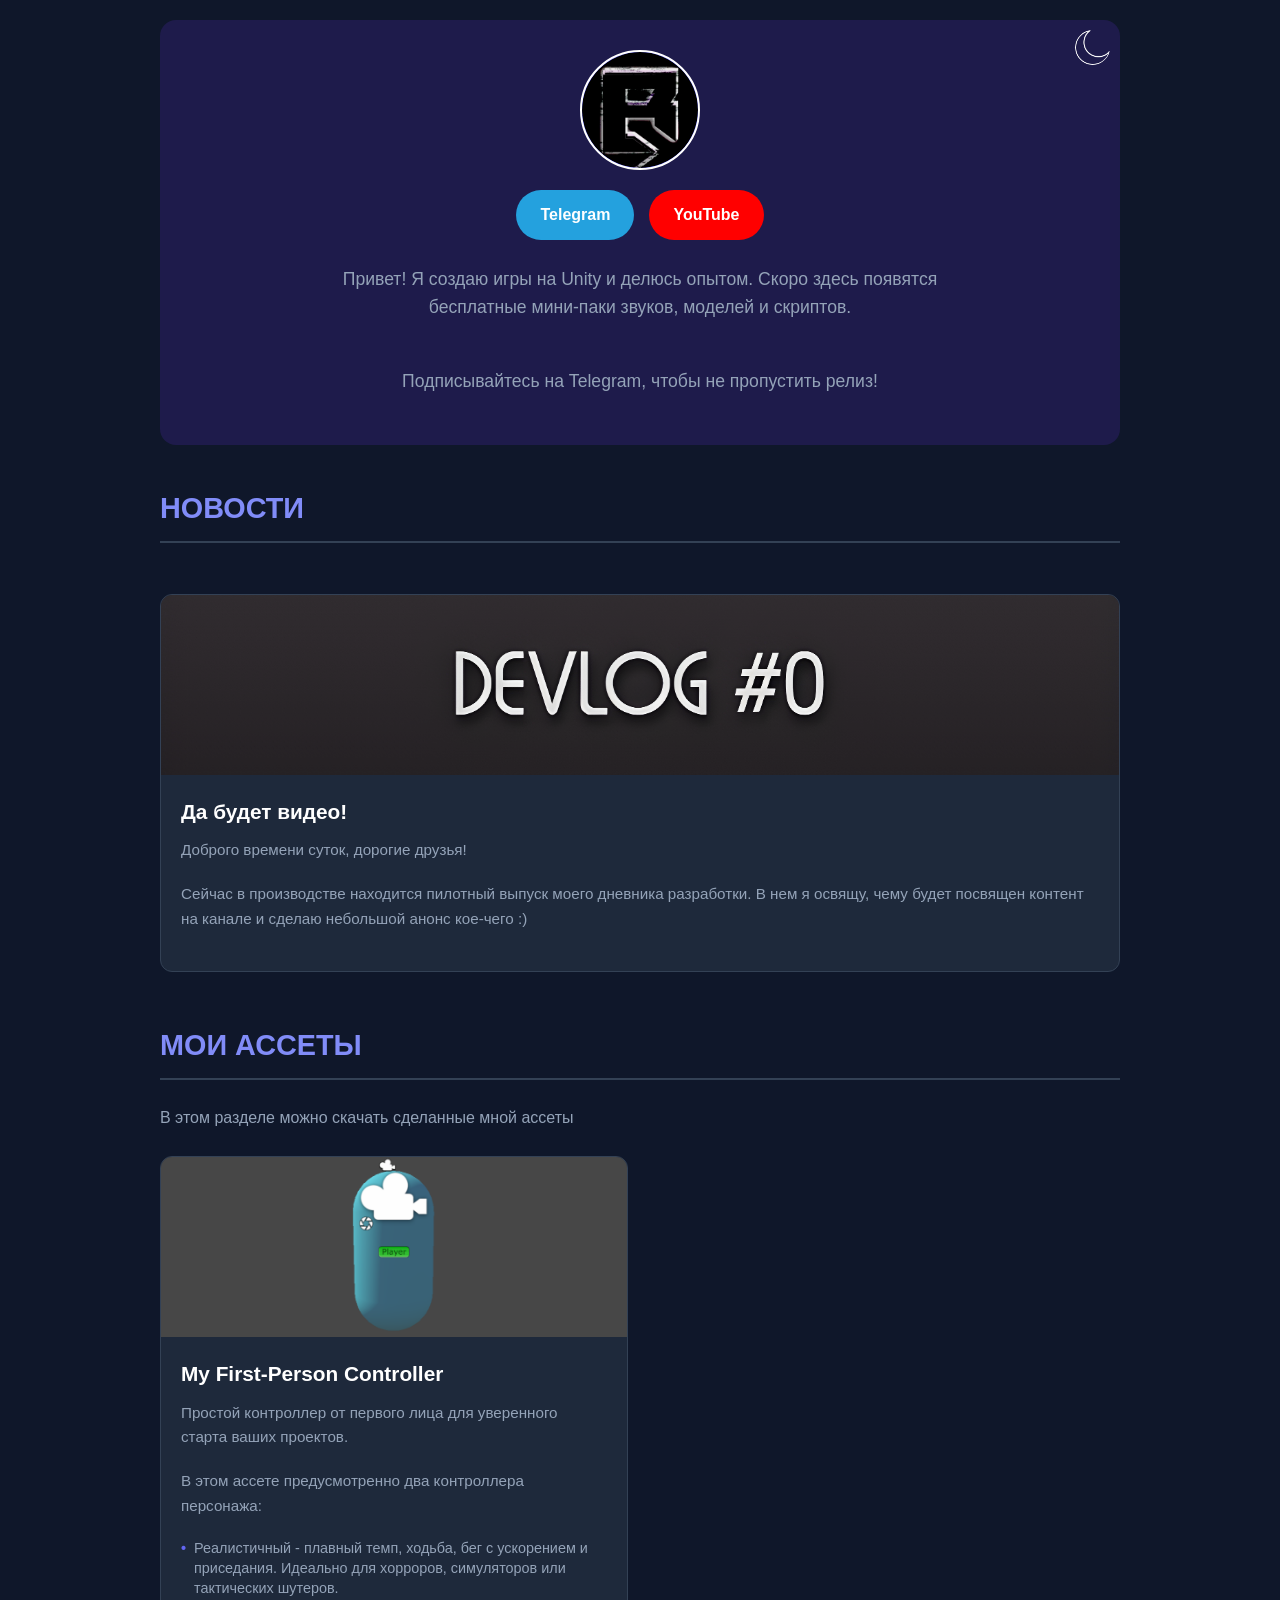
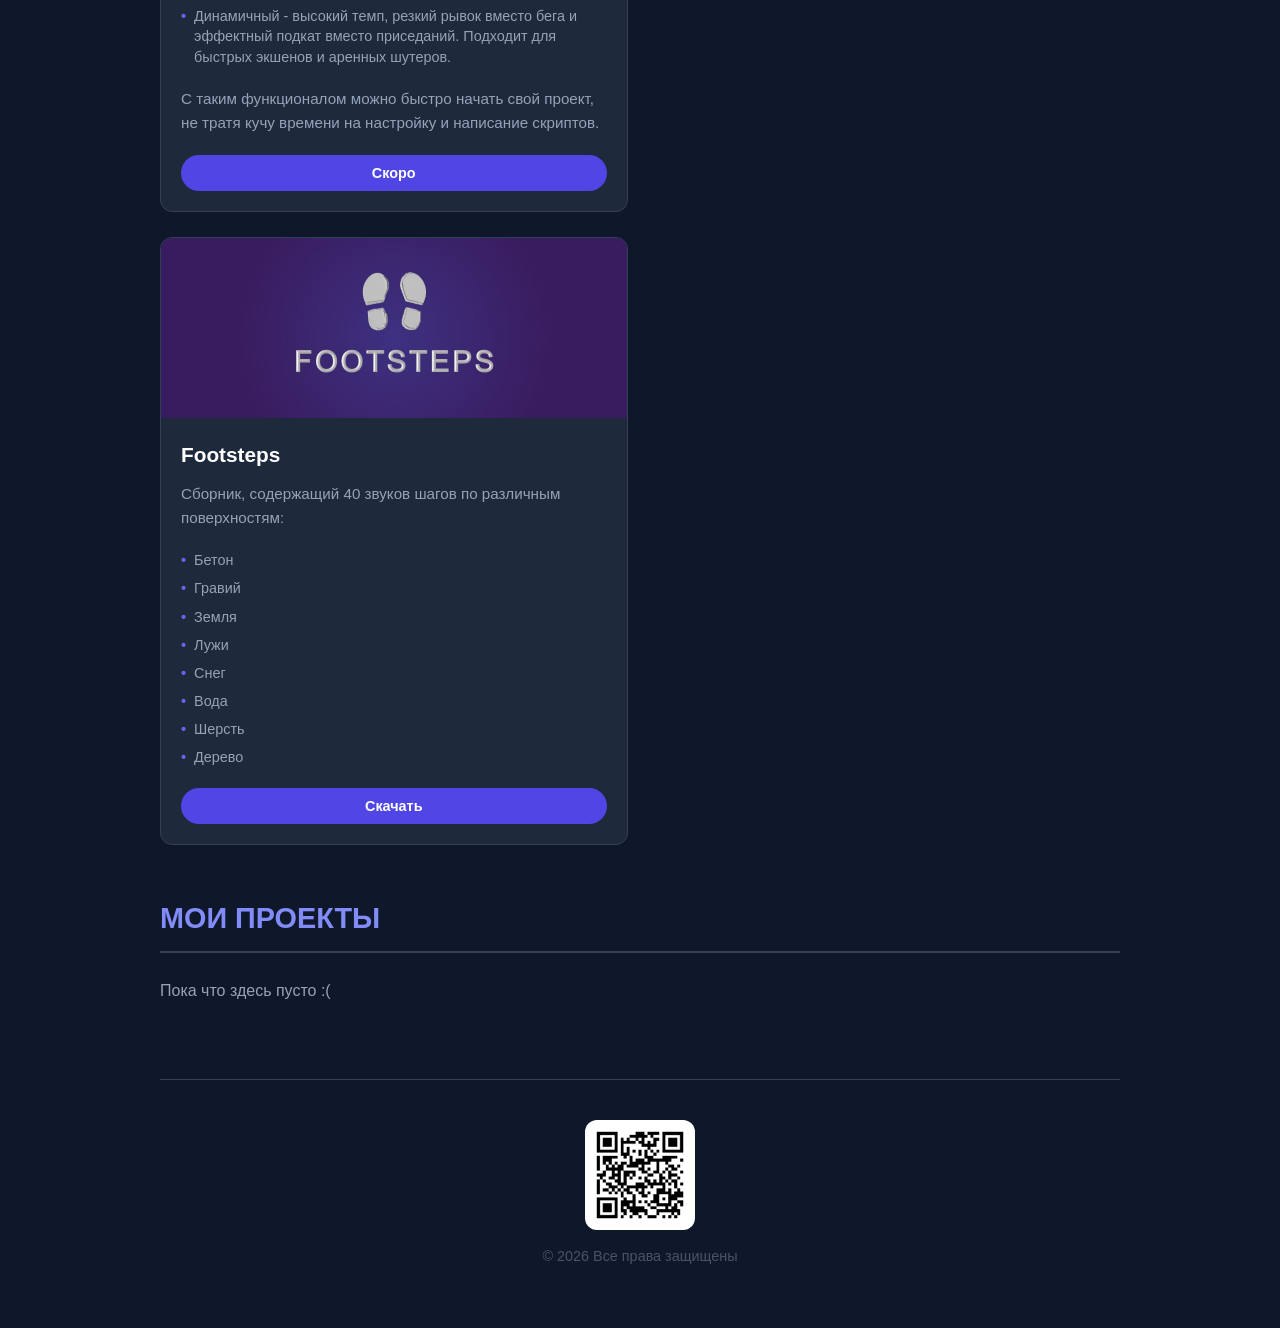
==== index.html @ a4710095 "Update index.html" ====
<!DOCTYPE html>
<html lang="ru">
<head>
    <meta charset="UTF-8">
    <meta name="viewport" content="width=device-width, initial-scale=1.0">
    <title>DevLog | NN</title>
    <!-- Иконка вкладки -->
    <link rel="icon" type="image/webp" href="assets/logo.webp">
    <!-- Подключение иконок FontAwesome -->
    <link rel="stylesheet" href="https://cloudflare.com">
    <!-- Подключение ваших стилей -->
    <link rel="stylesheet" href="style.css">
</head>
<body>

    <div class="container">
        <!-- Визитка и Контакты -->
        <header>            
            <!-- Кнопка переключения темы -->
             <button id="theme-toggle" class="theme-toggle" ></button>

            <div class="avatar">
                <img src="assets/logo.webp" alt="Логотип">
            </div>
            
            <div class="social-buttons">
                <a href="https://t.me/nondevlog" target="_blank" class="btn btn-tg">
                    Telegram
                </a>
                <a href="https://youtube.com/@blau-gf2gz?si=J1OoZfuav5uWEtL0" target="_blank" class="btn btn-yt">
                    YouTube
                </a>
            </div><br>
                
                <p>Привет! Я создаю игры на Unity и делюсь опытом. Скоро здесь появятся бесплатные мини-паки звуков, моделей и скриптов.</p> <br> <p> Подписывайтесь на Telegram, чтобы не пропустить релиз!</p>
        </header>
        
        <section id="news">
            <h2>НОВОСТИ</h2>
            <br>
            <div class="grid">
                <div class="card">
                    <div class="card-img" style="background-image: url('assets/novost1.png');"></div>
                    <div class="card-content">
                        <h3>Да будет видео!</h3>
                        <p>Доброго времени суток, дорогие друзья!</p>
                        <p>Сейчас в производстве находится пилотный выпуск моего дневника разработки. В нем я освящу, чему будет посвящен контент на канале и сделаю небольшой анонс кое-чего :)</p>
                    </div>
                </div>
            </div>
        </section>

        <!-- Блок с Ассетами -->
<section id="assets">
    <h2>МОИ АССЕТЫ</h2>
    <p class="section-desc">В этом разделе можно скачать сделанные мной ассеты</p>
    <br>
    <div class="grid">
        <!-- КАРТОЧКА 1 -->
        <div class="card">
            <div class="card-img" style="background-image: url('assets/asset1.png');"></div>
            <div class="card-content">
                <h3>My First-Person Controller</h3>
                <p>Простой контроллер от первого лица для уверенного старта ваших проектов.</p>
                
                <p>В этом ассете предусмотренно два контроллера персонажа:</p> 
                <ul class="card-list">
                    <li>Реалистичный - плавный темп, ходьба, бег с ускорением и приседания. Идеально для хорроров, симуляторов или тактических шутеров.</li>
                    <li>Динамичный - высокий темп, резкий рывок вместо бега и эффектный подкат вместо приседаний. Подходит для быстрых экшенов и аренных шутеров.</li>
                </ul>
                
                <p>С таким функционалом можно быстро начать свой проект, не тратя кучу времени на настройку и написание скриптов.</p>
                <button class="card-btn"><a href="https://www.dropbox.com/scl/fi/va3h9bw3a4mrx8vqtbllz/MyFPC_v0.1.unitypackage?rlkey=b3hw6qbcjacrygw0d3awo8wdq&st=hwoqdbvi&dl=1">Скоро</button>
            </div>
        </div>

        <!-- КАРТОЧКА 2 -->
        <div class="card">
            <div class="card-img" style="background-image: url('assets/asset2.jpg');"></div>
            <div class="card-content">
                <h3>Footsteps</h3>
                <p>Сборник, содержащий 40 звуков шагов по различным поверхностям:</p>
                <ul class="card-list">
                    <li>Бетон</li>
                    <li>Гравий</li>
                    <li>Земля</li>
                    <li>Лужи</li>
                    <li>Снег</li>
                    <li>Вода</li>
                    <li>Шерсть</li>
                    <li>Дерево</li>
                </ul>
                <button class="card-btn"><a href="https://drive.usercontent.google.com/download?id=1jsL7jjQo4TNA0YXiuJJuZ3lNTXS-xlkl&export=download">Скачать</a></button>
            </div>
        </div>
    </div>
</section>

        <!-- Блок с Проектами -->
        <section id="projects">
            <h2>МОИ ПРОЕКТЫ</h2>
            <p class="section-desc">Пока что здесь пусто :(</p>
            <br>
        </section>

        <footer>
            <img src="assets/qr-code.png" alt="QR Code" id="qr-trigger" style="cursor: pointer;">
            <p>© 2026 Все права защищены</p>

            <!-- Всплывающее окно (по умолчанию скрыто) -->
            <div id="qr-modal" class="modal">
                <img class="modal-content" src="assets/qr-code.png" alt="Увеличенный QR Code">
            </div>
        </footer>
    </div>

    <!-- Подключение скриптов -->
    <script src="theme.js"></script>
    <script src="slider.js"></script>
</body>
</html>
---- style.css ----
/* ========================================== */
/* 1. БАЗОВЫЕ НАСТРОЙКИ, ПЕРЕМЕННЫЕ И СБРОС   */
/* ========================================== */
* { box-sizing: border-box; margin: 0; padding: 0; }

/* Цветовые переменные для ТЕМНОЙ темы (по умолчанию) */
:root {
    --bg-color: #0f172a;
    --text-color: #f8fafc;
    --text-muted: #94a3b8;
    --card-bg: #1e293b;
    --card-border: #334155;
    --header-bg: #1e1b4b;
    --title-color: #fff;
    --toggle-bg: #1e293b;
}

/* Цветовые переменные для СВЕТЛОЙ темы */
[data-theme="light"] {
    --bg-color: #f1f5f9;
    --text-color: #0f172a;
    --text-muted: #475569;
    --card-bg: #ffffff;
    --card-border: #cbd5e1;
    --header-bg: #e0e7ff;
    --title-color: #0f172a;
    --toggle-bg: #ffffff;
}

body { 
    font-family: 'Segoe UI', Roboto, sans-serif; 
    background-color: var(--bg-color); 
    color: var(--text-color); 
    line-height: 1.6; 
    transition: background-color 0.3s, color 0.3s;
}

a { text-decoration: none; color: inherit; }
.container { max-width: 1000px; margin: 0 auto; padding: 20px; }

/* Общие настройки кнопки переключения темы */
.theme-toggle {
    position: absolute;
    top: 10px;
    right: 10px;
    z-index: 20;
    width: 35px;
    height: 35px;
    border-radius: 50%;
    border: none;
    cursor: pointer;
    
    /* Важные свойства для отображения фоновых картинок */
    background-position: center;
    background-repeat: no-repeat;
    background-size: contain;    /* Картинка масштабируется под размер кнопки */
    
    transition: transform 0.2s ease, filter 0.3s ease; 
}

/* Настройки для ТЕМНОЙ темы (по умолчанию) */
:root .theme-toggle {
    background-color: transparent;           /* Полностью прозрачный фон */
    background-image: url("assets/moon.webp"); /* Путь к луне */
}

/* Настройки для СВЕТЛОЙ темы */
[data-theme="light"] .theme-toggle {
    background-color: transparent;           /* Полностью прозрачный фон */
    background-image: url("assets/sun.webp");  /* Путь к солнцу */
    filter: brightness(1) invert(1);
}

/* Эффект при наведении */
.theme-toggle:hover {
    transform: scale(1.1);
}

/* ========================================== */
/* 2. ШАПКА С ФОНОВЫМ СЛАЙДЕРОМ               */
/* ========================================== */
header { 
    position: relative;
    text-align: center; 
    padding: 30px 20px; 
    border-radius: 16px; 
    margin-bottom: 40px; 
    overflow: hidden; 
    background-color: var(--header-bg);
    transition: background-color 0.3s;
}

/* Контейнер для слайдов */
.header-slider {
    position: absolute;
    top: 0;
    left: 0;
    width: 100%;
    height: 100%;
    z-index: 1;
}

/* Фоновые слайды */
.header-slide {
    position: absolute;
    top: 0;
    left: 0;
    width: 100%;
    height: 100%;
    background-size: cover;
    background-position: center;
    opacity: 0;
    transition: opacity 1s ease-in-out;
}

.header-slide.active {
    opacity: 1;
}

/* Темное наложение (вуаль) поверх картинок фона */
.header-slider::after {
    content: '';
    position: absolute;
    top: 0;
    left: 0;
    width: 100%;
    height: 100%;
    background: linear-gradient(135deg, rgba(15, 23, 42, 0.8), rgba(30, 27, 75, 0.8));
    z-index: 2;
}

/* Текст и кнопки (контент) поверх слайдера */
.header-content {
    position: relative;
    z-index: 10 !important;
}

.avatar { 
    width: 120px; 
    height: 120px; 
    background: #6366f1; 
    border-radius: 50%; 
    margin: 0 auto 20px; 
    display: flex; 
    align-items: center; 
    justify-content: center; 
    font-size: 40px; 
    font-weight: bold; 
    overflow: hidden;
    border: 2px solid #fff;
}
.avatar img { width: 100%; height: 100%; object-fit: cover; border-radius: 50%; }

header h1 { font-size: 2.5rem; margin-bottom: 10px; color: var(--title-color); transition: color 0.3s; }
header p { font-size: 1.1rem; color: var(--text-muted); max-width: 600px; margin: 0 auto 20px; transition: color 0.3s; }
.section-desc { color: var(--text-muted); transition: color 0.3s; }

.link-more { color: #818cf8; font-weight: 600; font-size: 1rem; transition: color 0.2s; }
.link-more:hover { color: #a5b4fc; text-decoration: underline; }

/* ========================================== */
/* 3. КНОПКИ СВЯЗИ И МЕССЕНДЖЕРЫ              */
/* ========================================== */
.social-buttons { display: flex; gap: 15px; justify-content: center; flex-wrap: wrap; margin-top: 20px; }
.btn { 
    padding: 12px 24px; 
    border-radius: 90px; 
    font-weight: 600; 
    display: inline-flex; 
    align-items: center; 
    gap: 10px; 
    transition: transform 0.2s, opacity 0.2s; 
    cursor: pointer; 
}
.btn svg { display: block; }
.btn:hover { transform: translateY(-2px); opacity: 0.9; }

.btn-tg { background-color: #24A1DE; color: white; }
.btn-wa { background-color: #25D366; color: white; }
.btn-yt { background-color: #FF0000; color: white; }
.btn-dt { background-color: #5541ac; color: white; }

/* ========================================== */
/* 4. РАЗДЕЛЫ И СЕТКА КАРТОЧЕК                */
/* ========================================== */
section { margin-bottom: 50px; }
h2 { font-size: 1.8rem; margin-bottom: 25px; color: #818cf8; border-bottom: 2px solid var(--card-border); padding-bottom: 10px; transition: border-color 0.3s; }

/* Базовая сетка для всего сайта (до 3 в строку) */
.grid { 
    display: grid; 
    grid-template-columns: repeat(auto-fit, minmax(450px, 1fr)); 
    gap: 25px; 
}

#news .grid { 
    grid-template-columns: 1fr; 
}

.card { background-color: var(--card-bg); border: 1px solid var(--card-border); border-radius: 12px; overflow: hidden; display: flex; flex-direction: column; transition: border-color 0.2s, background-color 0.3s; }
.card:hover { border-color: #6366f1; }
.card-img { height: 180px; background-color: #334155; display: flex; align-items: center; justify-content: center; color: #64748b; font-size: 1.2rem; background-size: cover; background-position: center; }
.card-content { padding: 20px; flex-grow: 1; display: flex; flex-direction: column; }
.card h3 { font-size: 1.3rem; margin-bottom: 10px; color: var(--title-color); transition: color 0.3s; }
.card p { color: var(--text-muted); font-size: 0.95rem; margin-bottom: 20px; transition: color 0.3s; }
.card-btn {
    font-family: 'Segoe UI', Roboto, sans-serif; 
    background-color: #4f46e5;
    color: white;
    text-align: center;
    padding: 10px;
    border-radius: 90px;
    font-weight: 600;
    font-size: 0.9rem;
    transition: background 0.2s;
    border: none;
    
    margin-top: auto; /* <-- МАГИЯ: выталкивает кнопку в самый низ карточки */
}
.card-btn:hover { background-color: #4338ca; }
.card-btn:disabled,
.card-btn:disabled { 
    font-family: 'Segoe UI', Roboto, sans-serif;    
    opacity: 0.5;
    cursor: not-allowed;
    pointer-events: none;  /* Это полностью отключает все события мыши, включая hover */
    background-color: #4f46e5;
}
.card-list {
    
    list-style: none; /* Убираем стандартные маркеры */
    padding: 0;
    margin: 0 0 20px 0; /* Отступ снизу до кнопки */
    display: flex;
    flex-direction: column;
    gap: 8px; /* Расстояние между элементами списка */
}

.card-list li {
    color: var(--text-muted);
    font-size: 0.9rem;
    line-height: 1.4;
    display: flex;
    align-items: flex-start;
    gap: 8px; /* Расстояние между иконкой/маркером и текстом */
    transition: color 0.3s;
}

/* Кастомный маркер (например, красивая точка или галочка) */
.card-list li::before {
    content: "•"; /* Можно заменить на галочку "✓" */
    color: #6366f1; /* Индиго под цвет ховера карточки */
    font-weight: bold;
    display: inline-block;
}

/* ========================================== */
/* 5. ПОДВАЛ (ФУТЕР)                          */
/* ========================================== */
footer { text-align: center; padding: 40px 0; color: #475569; font-size: 0.9rem; border-top: 1px solid var(--card-border); transition: border-color 0.3s; }
footer img { 
    width: 110px;
    height: 110px;
    object-fit: contain;
    margin: 0 auto 15px;
    display: block;
    padding: 6px;           /* Отступ внутри белой рамки */
    background-color: #fff; /* Белый фон, чтобы QR-код всегда легко сканировался */
    border-radius: 12px;
    transition: transform 0.2s ease;
}

footer img:hover {
    transform: scale(1.05); /* Слегка увеличивается при наведении */
}

/* Стили для затемненного фона модального окна */
.modal {
    position: fixed;           /* Фиксировано поверх всего экрана */
    z-index: 1000;             /* Самый верхний слой */
    left: 0;
    top: 0;
    width: 100%;
    height: 100%;
    background-color: rgba(0, 0, 0, 0.8); /* Полупрозрачный черный фон */
    display: flex;             /* Всегда flex для центрирования */
    align-items: center;       
    justify-content: center;   
    
    /* Вместо display: none используем прозрачность и скрытие */
    opacity: 0;
    visibility: hidden;
    transition: opacity 0.3s ease, visibility 0.3s ease;
}

/* Класс, который добавляется через JS для показа окна */
.modal.show {
    opacity: 1;
    visibility: visible;
}

/* Стили для большой картинки внутри окна */
.modal-content {
    width: auto !important;     /* Сбрасываем жесткую ширину футера */
    height: auto !important;    /* Сбрасываем жесткую высоту футера */
    min-width: 280px;           /* Минимальный размер, чтобы код не был слишком мал */
    max-width: 90%;            /* Не шире 90% экрана */
    max-height: 70vh;          /* Не выше 70% высоты экрана */
    
    background-color: #fff;    
    padding: 20px;
    border-radius: 16px;
    box-shadow: 0 10px 25px rgba(0, 0, 0, 0.5);
    
    transform: scale(0.8);     
    transition: transform 0.3s ease;
}

/* Красивое увеличение картинки при открытии */
.modal.show .modal-content {
    transform: scale(1);
}

/* ========================================== */
/* 6. АДАПТИВНОСТЬ ДЛЯ СМАРТФОНОВ             */
/* ========================================== */
@media (max-width: 600px) {
    header { padding: 60px 15px; }
    header h1 { font-size: 1.8rem; }
    header p { font-size: 1rem; }
    .social-buttons { flex-direction: column; width: 100%; }
    .btn { width: 100%; justify-content: center; }
    .container { padding: 10px; }
    .theme-toggle { top: 10px; right: 10px; padding: 6px 12px; font-size: 0.8rem; }
}
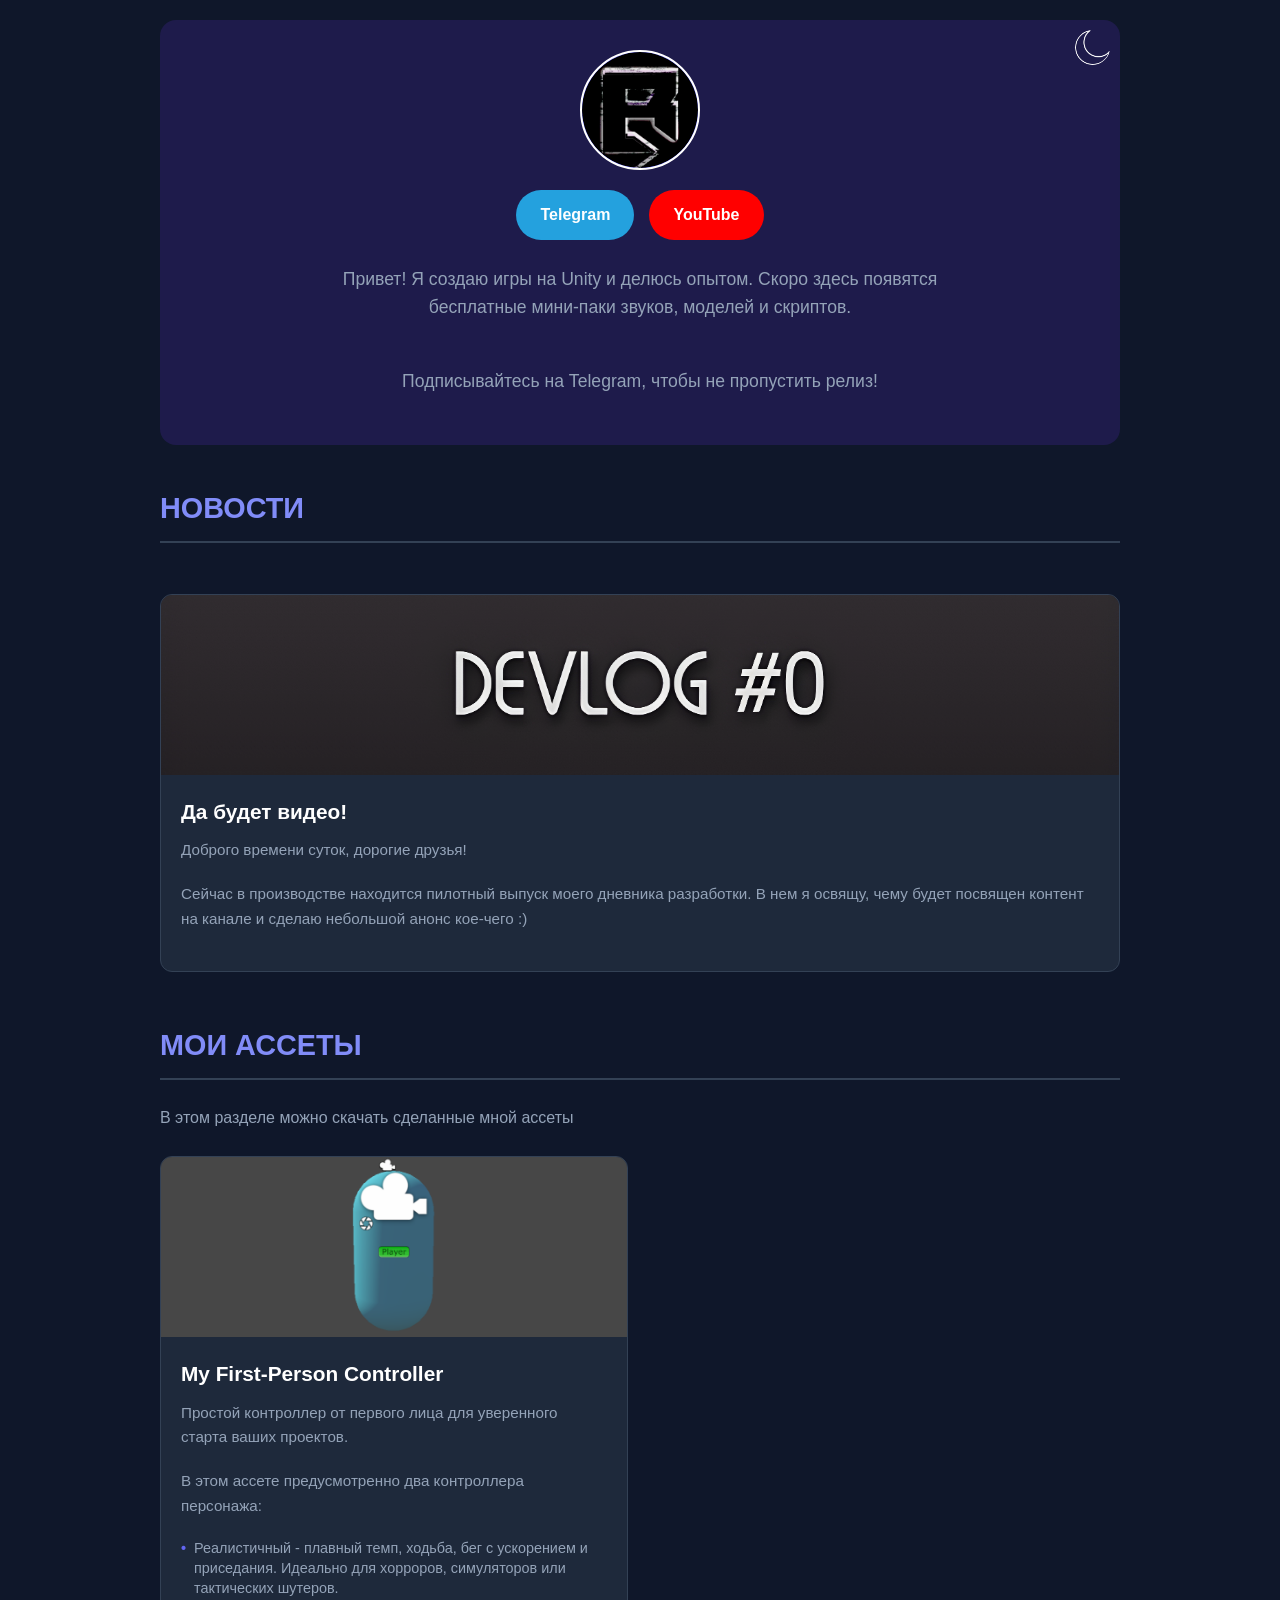
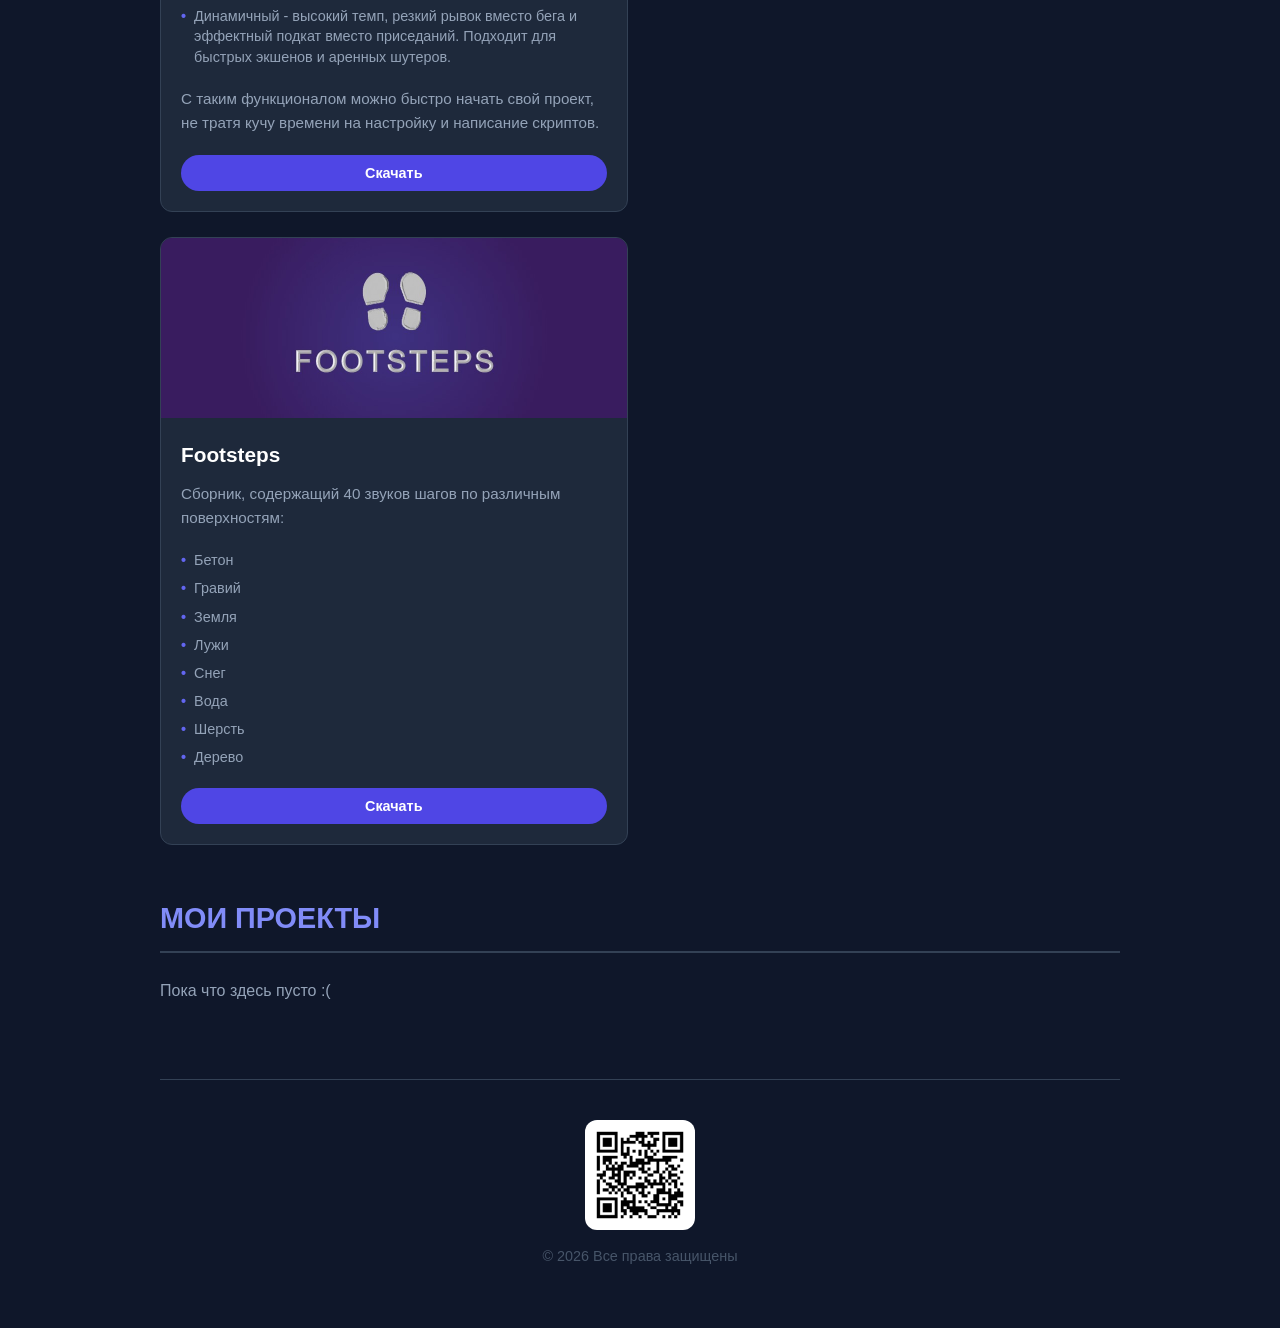
==== commit e5cbb5a5: "Update index.html" ====
--- a/index.html
+++ b/index.html
@@ -70,7 +70,7 @@
                 </ul>
                 
                 <p>С таким функционалом можно быстро начать свой проект, не тратя кучу времени на настройку и написание скриптов.</p>
-                <button class="card-btn"><a href="https://www.dropbox.com/scl/fi/va3h9bw3a4mrx8vqtbllz/MyFPC_v0.1.unitypackage?rlkey=b3hw6qbcjacrygw0d3awo8wdq&st=hwoqdbvi&dl=1">Скоро</button>
+                <button class="card-btn"><a href="https://www.dropbox.com/scl/fi/va3h9bw3a4mrx8vqtbllz/MyFPC_v0.1.unitypackage?rlkey=b3hw6qbcjacrygw0d3awo8wdq&st=hwoqdbvi&dl=1">Скачать</button>
             </div>
         </div>
 
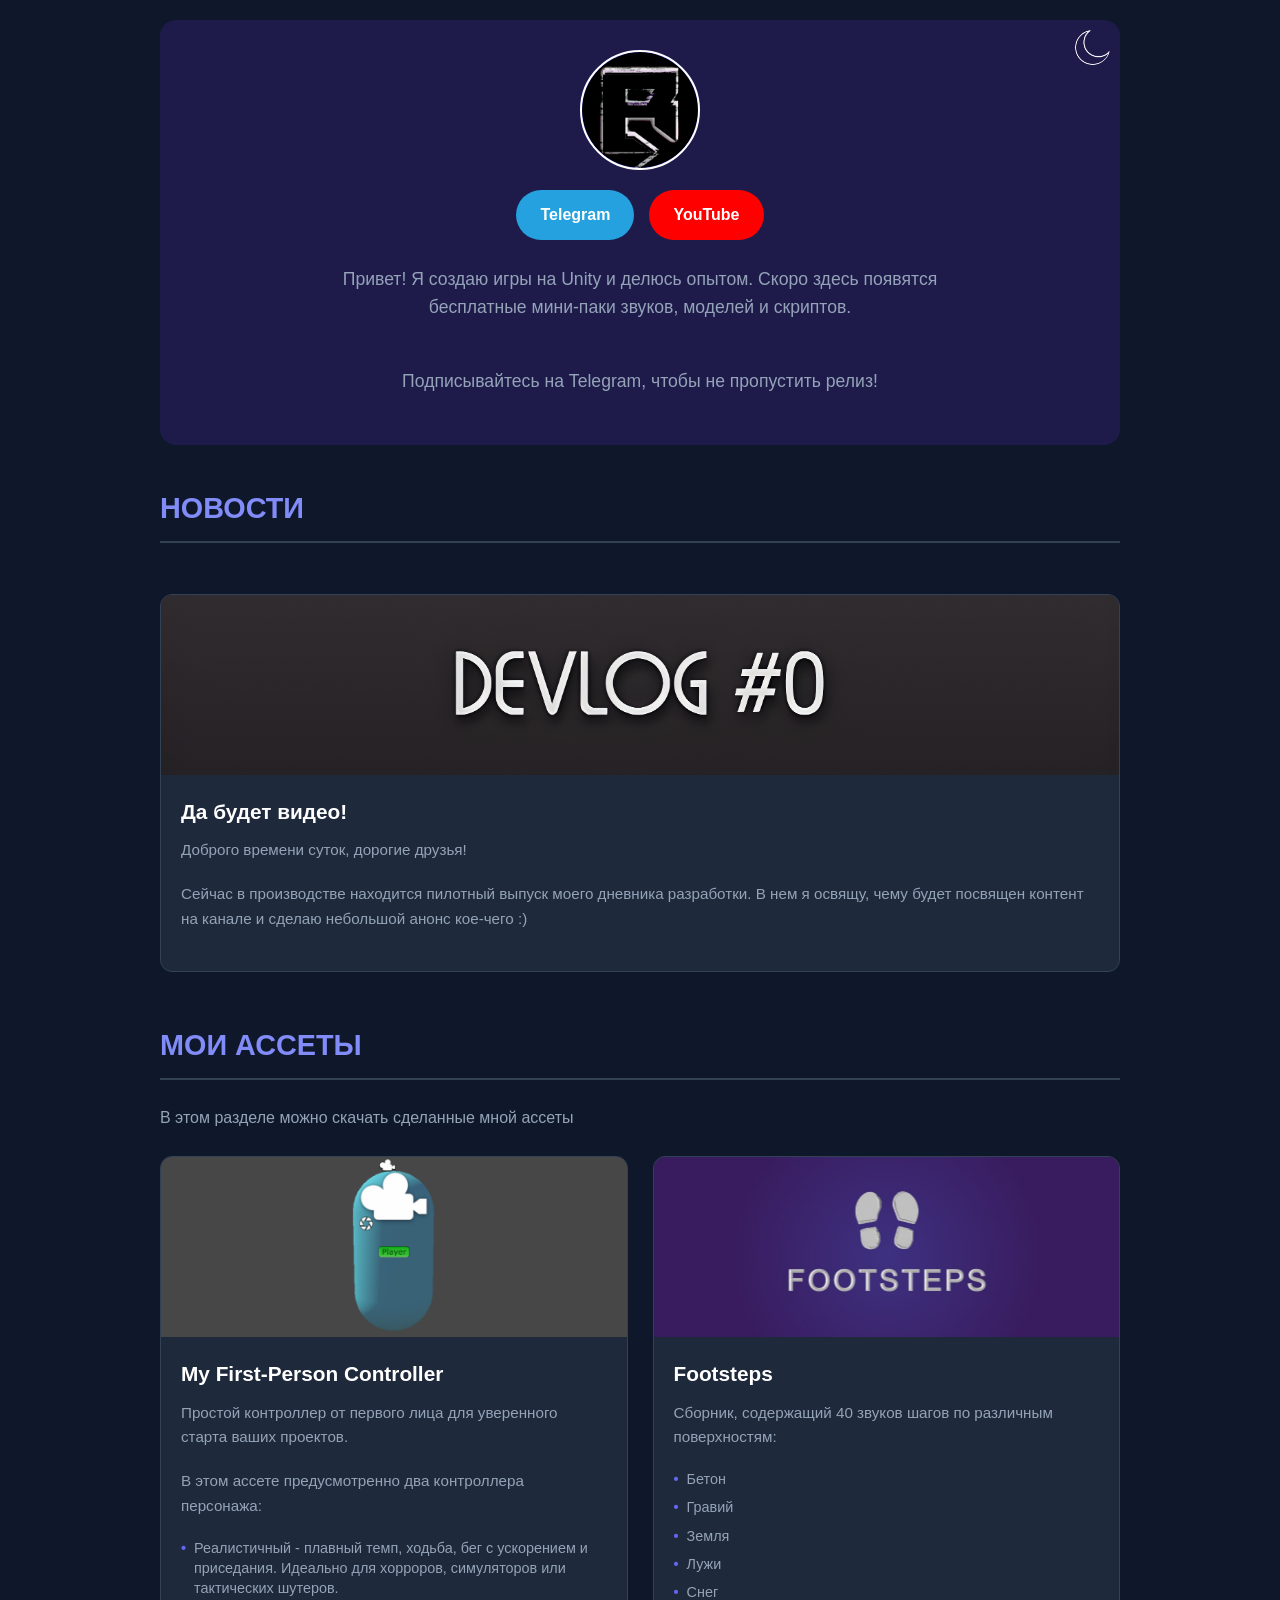
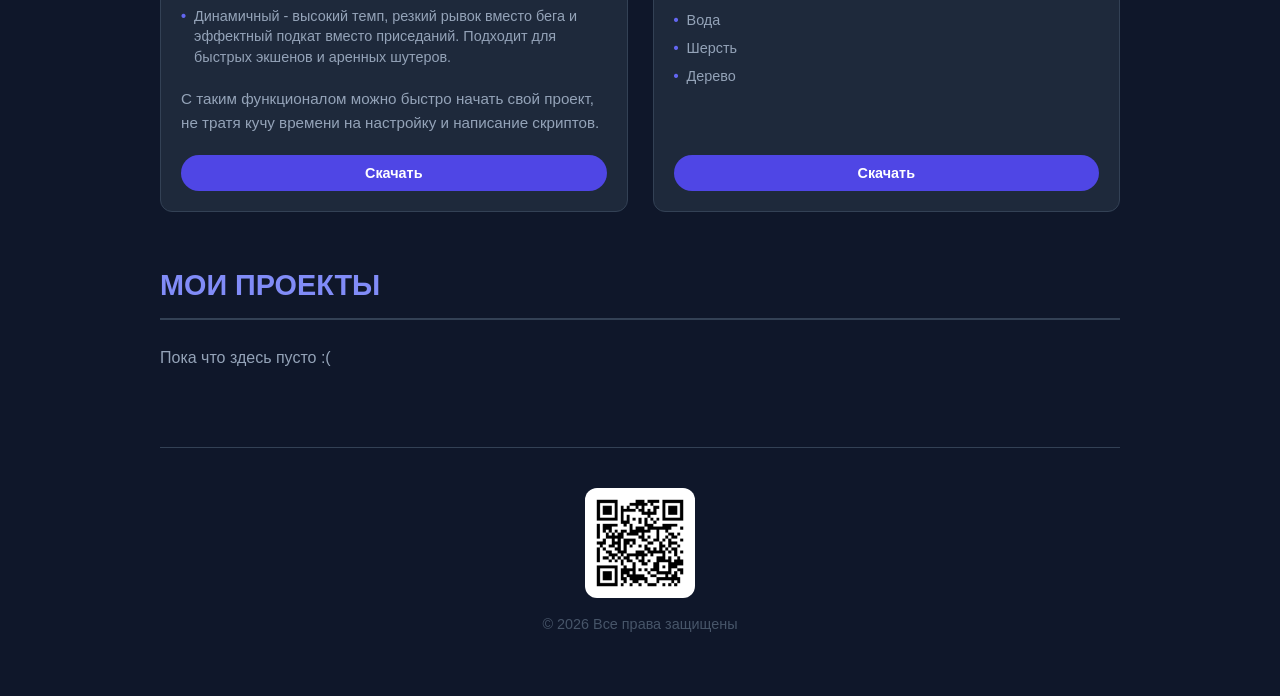
==== commit 9e2f4a55: "Update index.html" ====
--- a/index.html
+++ b/index.html
@@ -70,7 +70,7 @@
                 </ul>
                 
                 <p>С таким функционалом можно быстро начать свой проект, не тратя кучу времени на настройку и написание скриптов.</p>
-                <button class="card-btn"><a href="https://www.dropbox.com/scl/fi/va3h9bw3a4mrx8vqtbllz/MyFPC_v0.1.unitypackage?rlkey=b3hw6qbcjacrygw0d3awo8wdq&st=hwoqdbvi&dl=1">Скачать</button>
+                <button class="card-btn"><a href="https://www.dropbox.com/scl/fi/va3h9bw3a4mrx8vqtbllz/MyFPC_v0.1.unitypackage?rlkey=b3hw6qbcjacrygw0d3awo8wdq&st=hwoqdbvi&dl=1">Скачать</a></button>
             </div>
         </div>
 
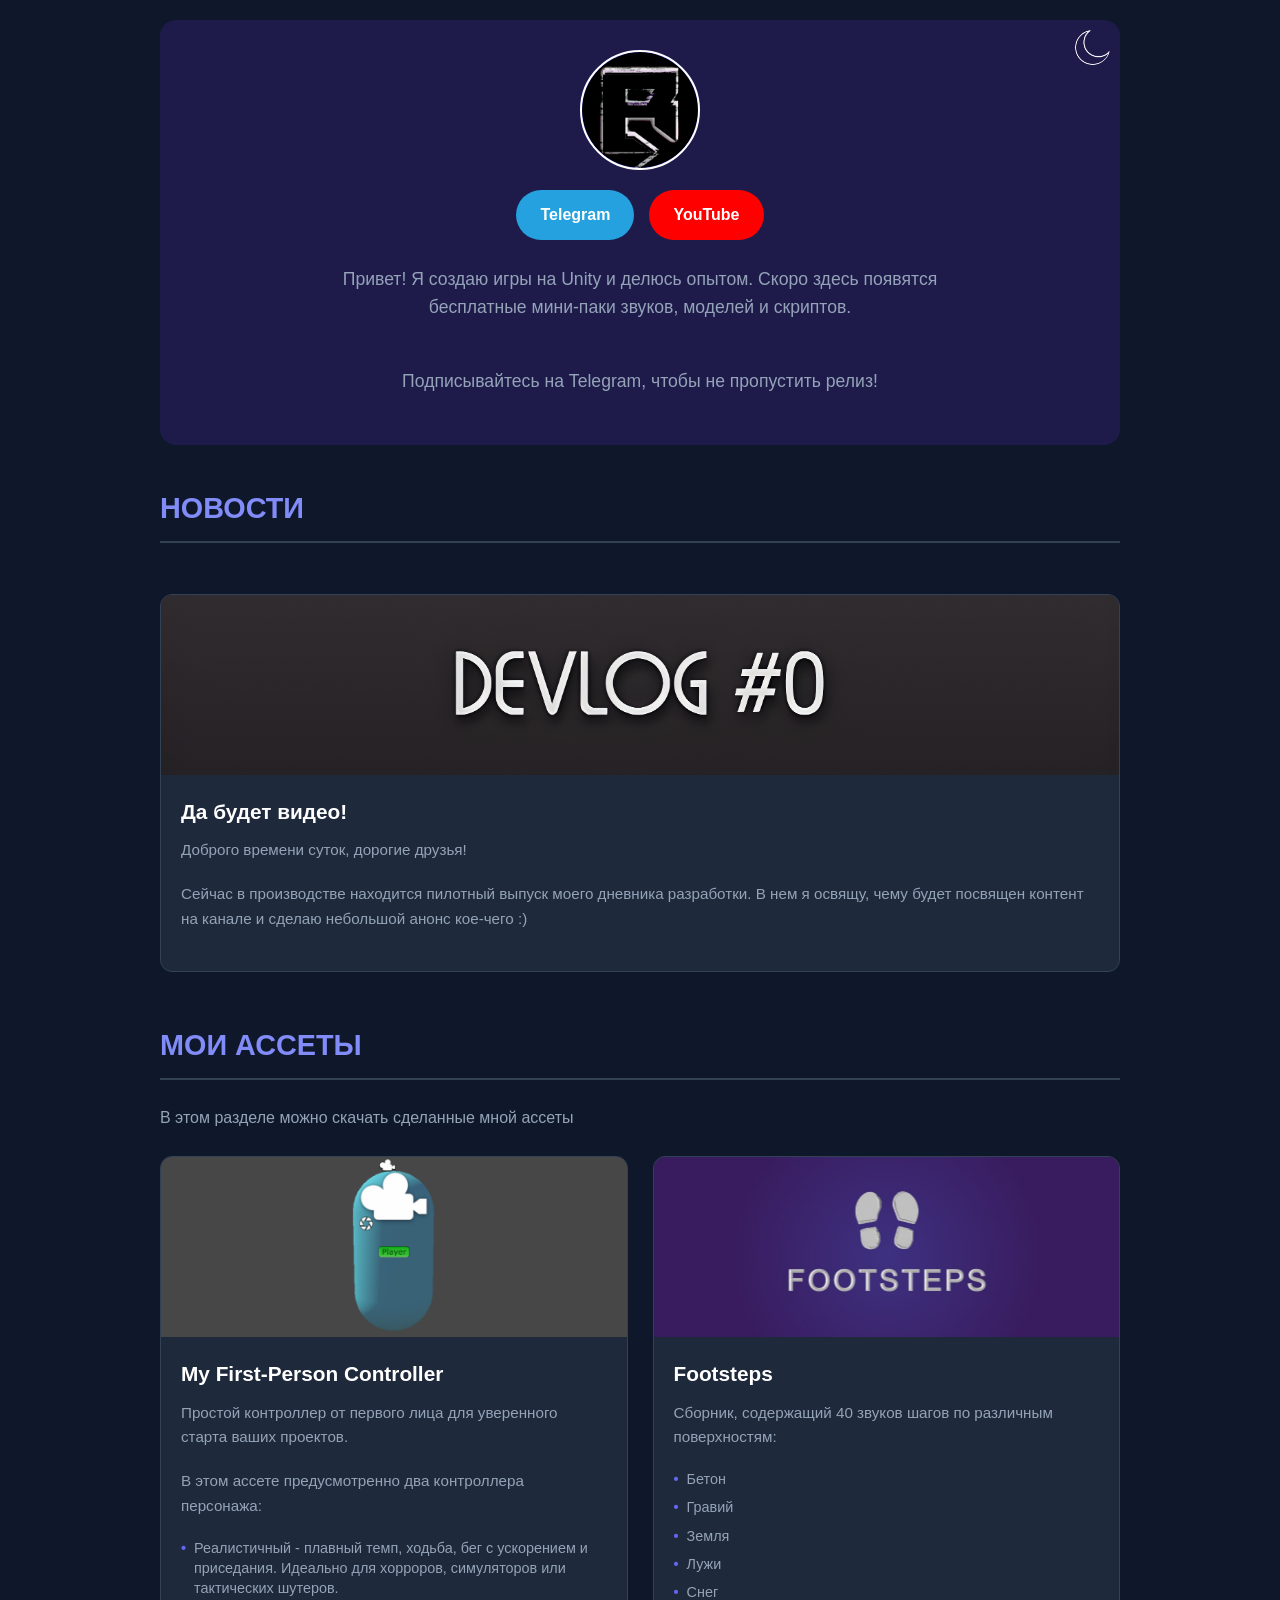
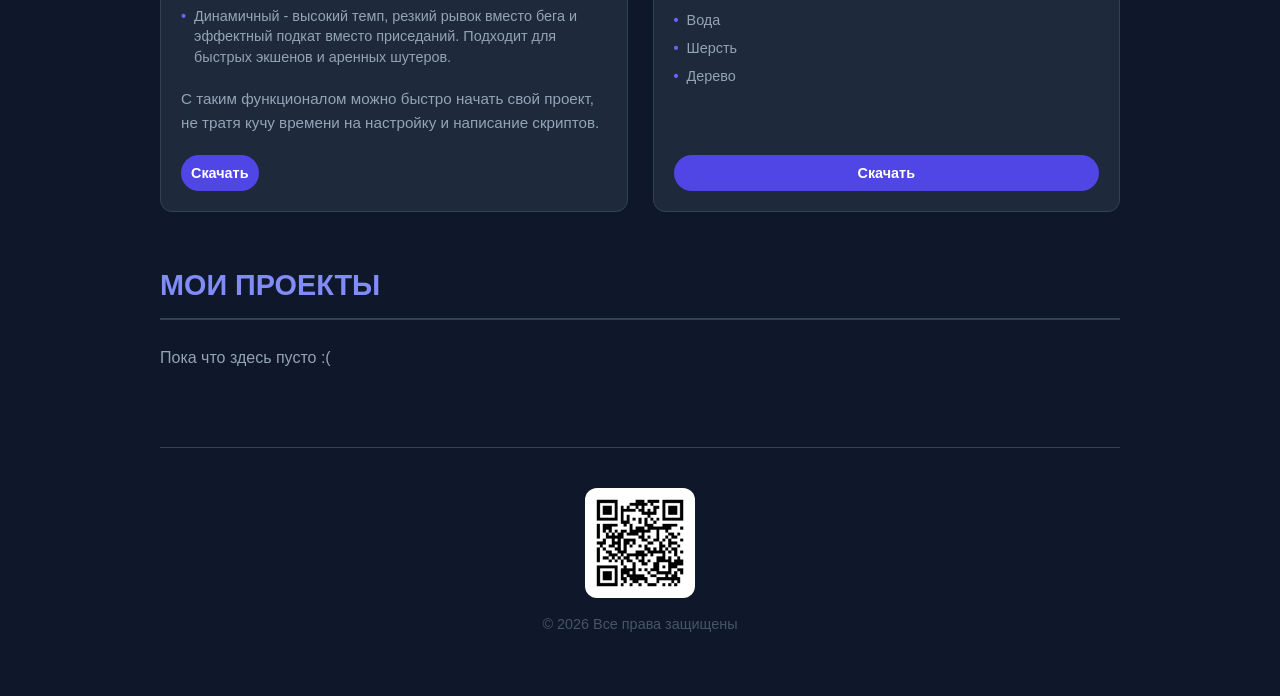
==== commit abff3700: "Update index.html" ====
--- a/index.html
+++ b/index.html
@@ -70,7 +70,7 @@
                 </ul>
                 
                 <p>С таким функционалом можно быстро начать свой проект, не тратя кучу времени на настройку и написание скриптов.</p>
-                <button class="card-btn"><a href="https://www.dropbox.com/scl/fi/va3h9bw3a4mrx8vqtbllz/MyFPC_v0.1.unitypackage?rlkey=b3hw6qbcjacrygw0d3awo8wdq&st=hwoqdbvi&dl=1">Скачать</a></button>
+                <a href="https://www.dropbox.com/scl/fi/va3h9bw3a4mrx8vqtbllz/MyFPC_v0.1.unitypackage?rlkey=b3hw6qbcjacrygw0d3awo8wdq&st=hwoqdbvi&dl=1"><button class="card-btn">Скачать</button></a>
             </div>
         </div>
 
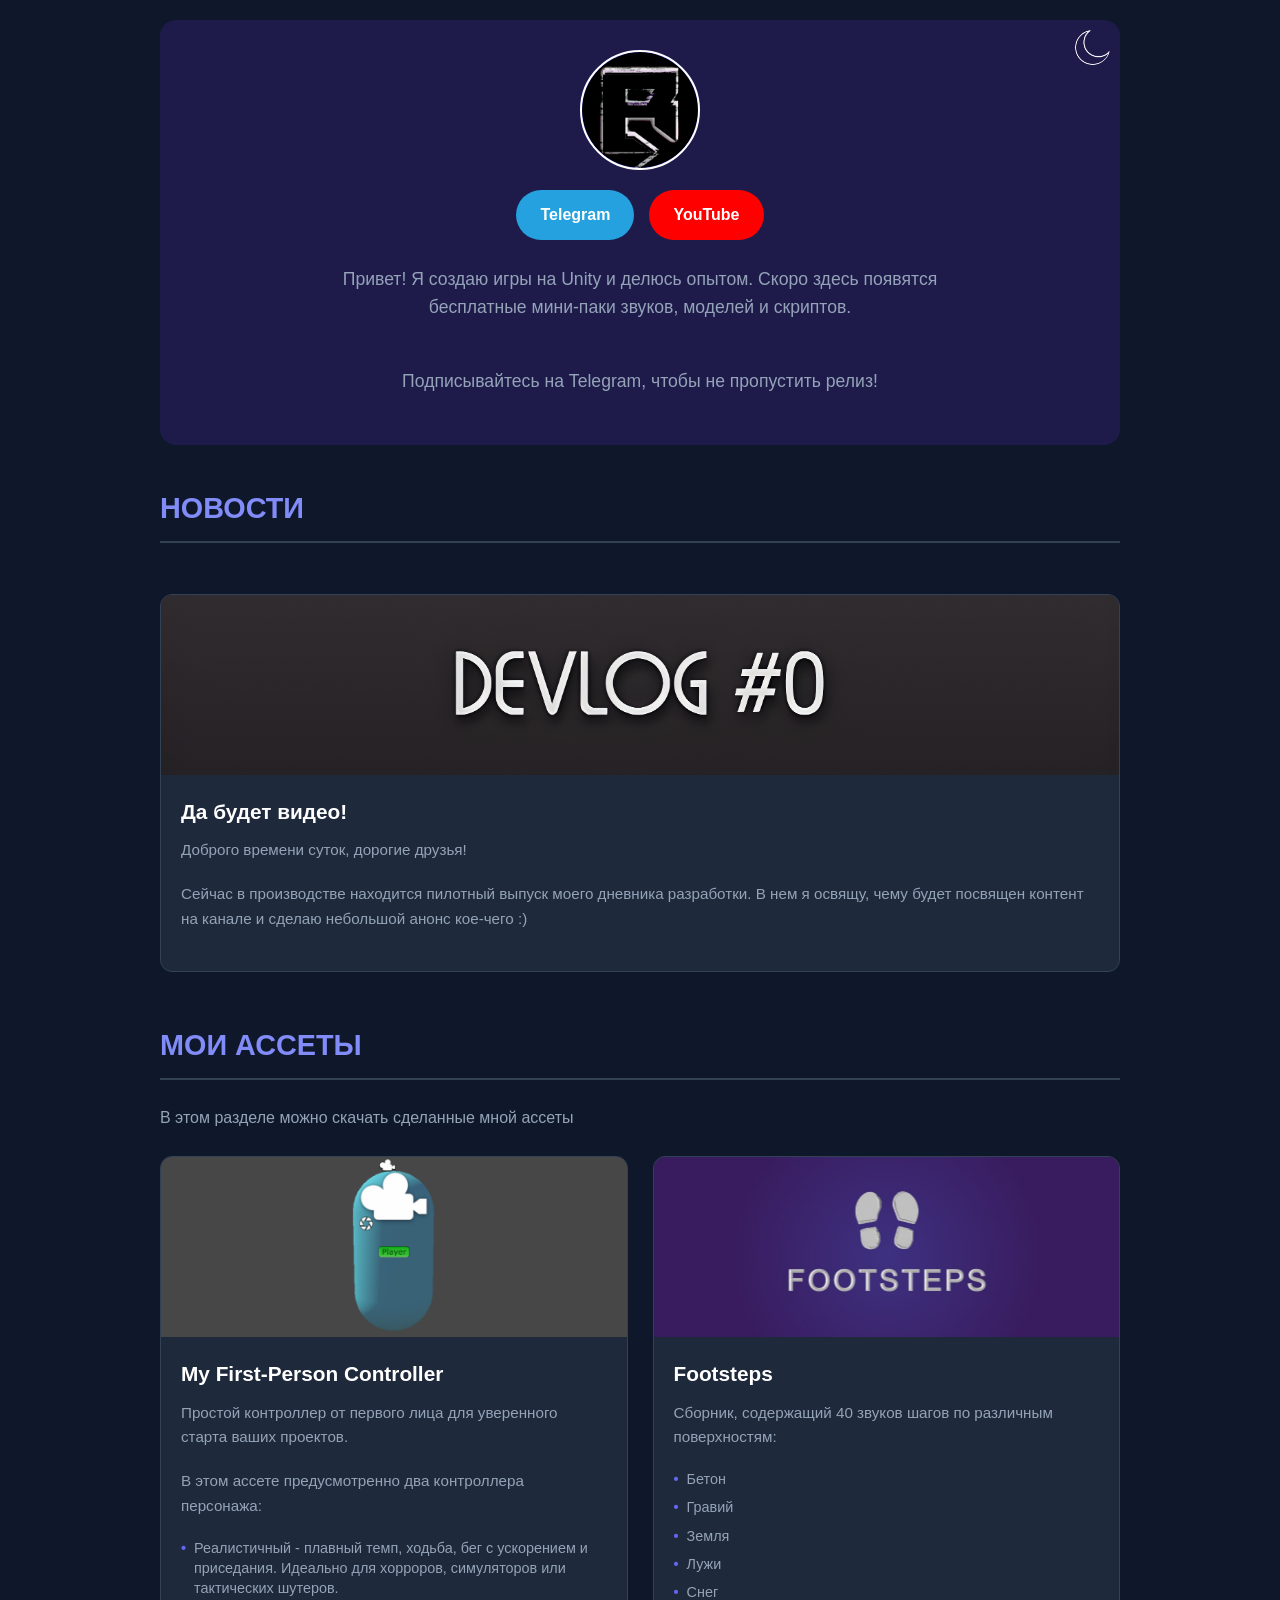
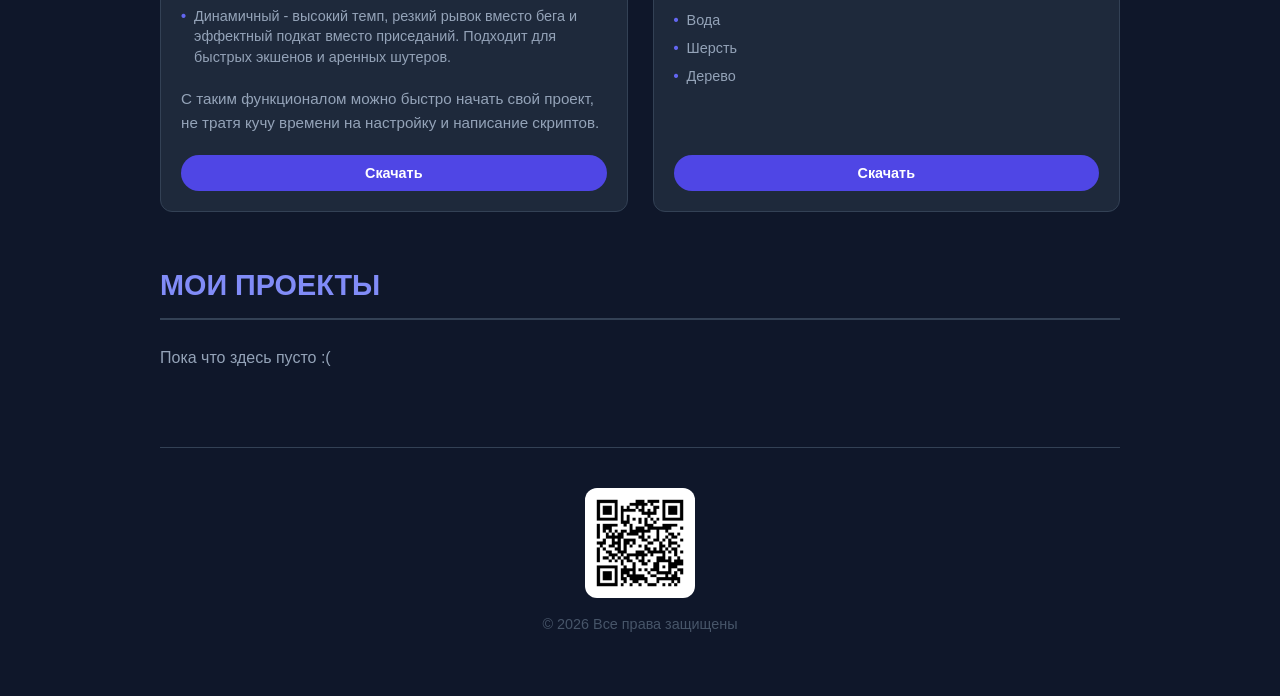
==== commit d3a7929d: "Update index.html" ====
--- a/index.html
+++ b/index.html
@@ -70,7 +70,7 @@
                 </ul>
                 
                 <p>С таким функционалом можно быстро начать свой проект, не тратя кучу времени на настройку и написание скриптов.</p>
-                <a href="https://www.dropbox.com/scl/fi/va3h9bw3a4mrx8vqtbllz/MyFPC_v0.1.unitypackage?rlkey=b3hw6qbcjacrygw0d3awo8wdq&st=hwoqdbvi&dl=1"><button class="card-btn">Скачать</button></a>
+                <button class="card-btn"><a href="https://www.dropbox.com/scl/fi/va3h9bw3a4mrx8vqtbllz/MyFPC_v0.1.unitypackage?rlkey=b3hw6qbcjacrygw0d3awo8wdq&st=hwoqdbvi&dl=1">Скачать</a></button>
             </div>
         </div>
 
